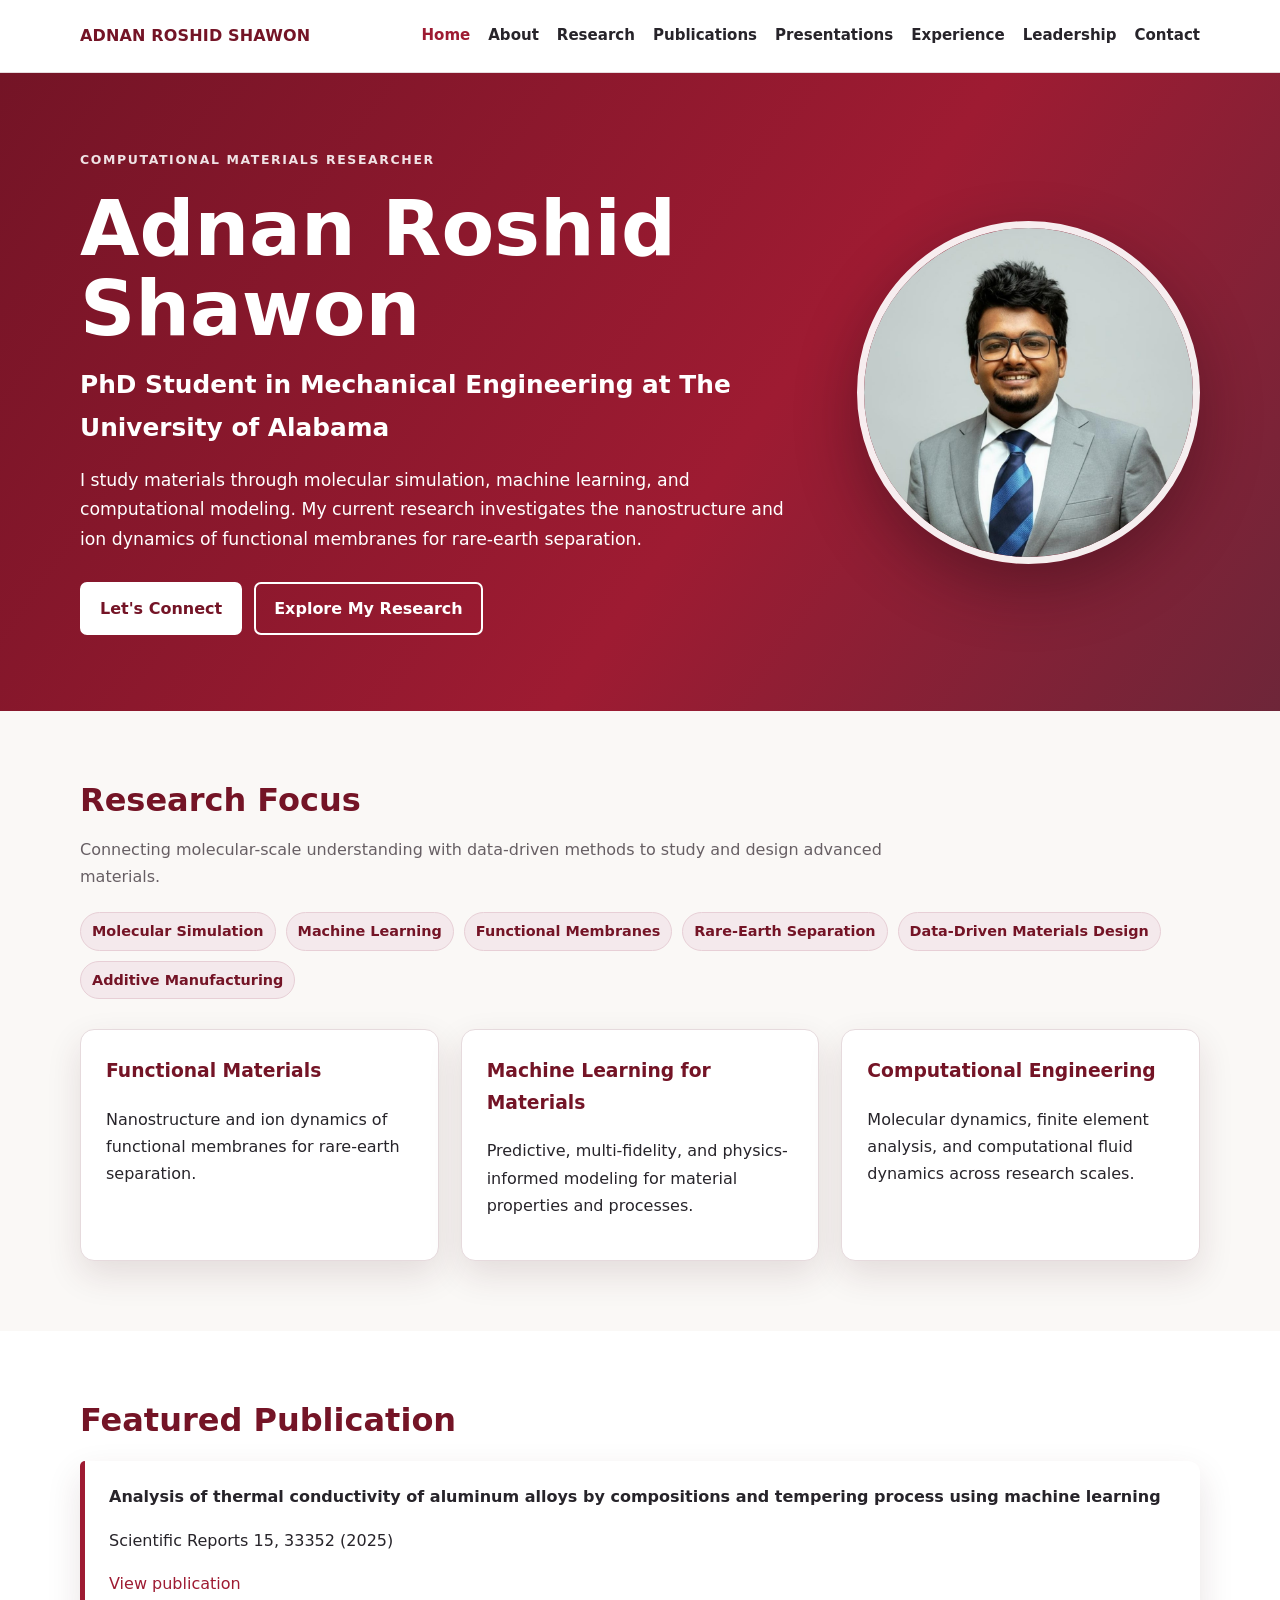
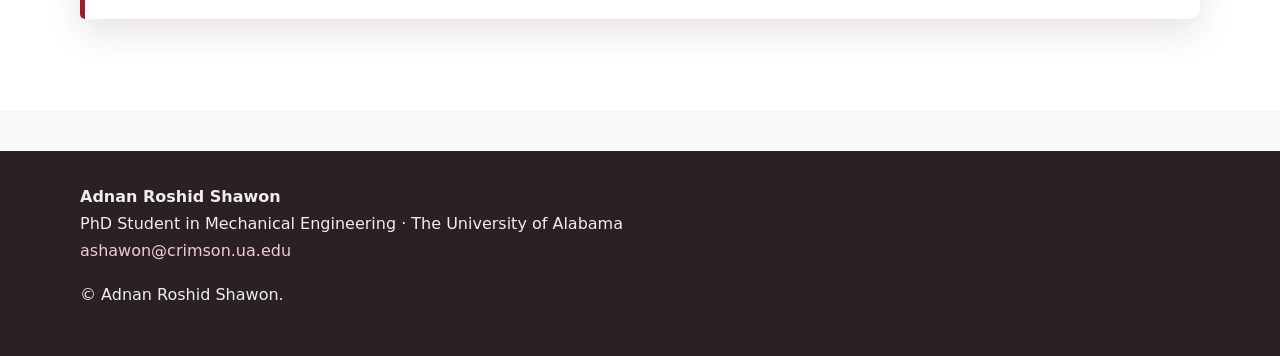
==== index.html @ 94312cce "Launch professional academic website Launch professional academic website" ====
<!doctype html><html lang="en"><head><meta charset="utf-8"><meta name="viewport" content="width=device-width,initial-scale=1"><meta name="description" content="Academic website of Adnan Roshid Shawon, a computational materials researcher and Mechanical Engineering PhD student at The University of Alabama."><title>Home | Adnan Roshid Shawon</title><link rel="stylesheet" href="assets/style.css"></head><body><header class="site-header"><div class="container nav"><a class="brand" href="index.html">ADNAN ROSHID SHAWON</a><nav class="nav-links" aria-label="Main navigation"><a class="active" href="index.html">Home</a><a class="" href="about.html">About</a><a class="" href="research.html">Research</a><a class="" href="publications.html">Publications</a><a class="" href="presentations.html">Presentations</a><a class="" href="experience.html">Experience</a><a class="" href="leadership.html">Leadership</a><a class="" href="contact.html">Contact</a></nav></div></header><main><section class="hero"><div class="container hero-grid"><div><div class="eyebrow">Computational Materials Researcher</div><h1>Adnan Roshid Shawon</h1><h2>PhD Student in Mechanical Engineering at The University of Alabama</h2><p>I study materials through molecular simulation, machine learning, and computational modeling. My current research investigates the nanostructure and ion dynamics of functional membranes for rare-earth separation.</p><div class="buttons"><a class="button" href="contact.html">Let's Connect</a><a class="button secondary" href="research.html">Explore My Research</a></div></div><img class="portrait" src="assets/profile.jpg" alt="Professional headshot of Adnan Roshid Shawon"></div></section><section><div class="container"><h2 class="section-title">Research Focus</h2><p class="lead">Connecting molecular-scale understanding with data-driven methods to study and design advanced materials.</p><div class="tag-list"><span class="tag">Molecular Simulation</span><span class="tag">Machine Learning</span><span class="tag">Functional Membranes</span><span class="tag">Rare-Earth Separation</span><span class="tag">Data-Driven Materials Design</span><span class="tag">Additive Manufacturing</span></div><div class="grid"><article class="card"><h3>Functional Materials</h3><p>Nanostructure and ion dynamics of functional membranes for rare-earth separation.</p></article><article class="card"><h3>Machine Learning for Materials</h3><p>Predictive, multi-fidelity, and physics-informed modeling for material properties and processes.</p></article><article class="card"><h3>Computational Engineering</h3><p>Molecular dynamics, finite element analysis, and computational fluid dynamics across research scales.</p></article></div></div></section><section style="background:white"><div class="container"><h2 class="section-title">Featured Publication</h2><div class="publication"><strong>Analysis of thermal conductivity of aluminum alloys by compositions and tempering process using machine learning</strong><p>Scientific Reports 15, 33352 (2025)</p><a href="https://doi.org/10.1038/s41598-025-15868-y">View publication</a></div></div></section></main><footer><div class="container"><strong>Adnan Roshid Shawon</strong><br>PhD Student in Mechanical Engineering · The University of Alabama<br><a href="mailto:ashawon@crimson.ua.edu">ashawon@crimson.ua.edu</a><p>© <span id="year"></span> Adnan Roshid Shawon.</p></div></footer><script src="assets/site.js"></script></body></html>
---- assets/style.css ----
:root{--crimson:#9e1b32;--deep:#741426;--burgundy:#6e2639;--ink:#27242a;--muted:#675f64;--paper:#faf8f6;--rose:#f4e9ec;--white:#fff;--line:#e6dadd;--shadow:0 14px 35px rgba(65,22,34,.12)}
*{box-sizing:border-box}html{scroll-behavior:smooth}body{margin:0;font-family:Inter,ui-sans-serif,system-ui,-apple-system,"Segoe UI",sans-serif;color:var(--ink);background:var(--paper);line-height:1.7}a{color:var(--crimson);text-decoration:none}a:hover{text-decoration:underline}.container{width:min(1120px,92%);margin:auto}.site-header{position:sticky;top:0;z-index:10;background:rgba(255,255,255,.96);backdrop-filter:blur(12px);border-bottom:1px solid var(--line)}.nav{display:flex;align-items:center;justify-content:space-between;min-height:72px;gap:24px}.brand{font-weight:800;color:var(--deep);letter-spacing:.01em}.nav-links{display:flex;flex-wrap:wrap;gap:18px;font-size:.94rem}.nav-links a{color:var(--ink);font-weight:650}.nav-links a:hover,.nav-links a.active{color:var(--crimson);text-decoration:none}.hero{background:linear-gradient(125deg,var(--deep),var(--crimson) 58%,var(--burgundy));color:white;padding:76px 0}.hero-grid{display:grid;grid-template-columns:1.35fr .65fr;align-items:center;gap:64px}.eyebrow{text-transform:uppercase;letter-spacing:.13em;font-size:.78rem;font-weight:800;opacity:.88}.hero h1{font-size:clamp(2.5rem,6vw,4.8rem);line-height:1.04;margin:.25em 0 .2em}.hero h2{font-size:clamp(1.15rem,2.4vw,1.55rem);font-weight:550;margin:0 0 1rem}.hero p{font-size:1.08rem;max-width:720px}.portrait{width:min(100%,390px);aspect-ratio:1/1;object-fit:cover;object-position:center 24%;border-radius:50%;border:7px solid rgba(255,255,255,.92);box-shadow:0 24px 60px rgba(37,10,18,.38)}.buttons{display:flex;flex-wrap:wrap;gap:12px;margin-top:28px}.button{display:inline-block;padding:11px 18px;border-radius:7px;background:white;color:var(--deep);font-weight:800;border:2px solid white}.button.secondary{background:transparent;color:white}.button:hover{text-decoration:none;transform:translateY(-1px)}section{padding:70px 0}.section-title{font-size:2rem;line-height:1.2;margin:0 0 12px;color:var(--deep)}.lead{color:var(--muted);max-width:850px}.grid{display:grid;grid-template-columns:repeat(3,1fr);gap:22px;margin-top:30px}.card{background:white;border:1px solid var(--line);border-radius:14px;padding:25px;box-shadow:var(--shadow)}.card h3{color:var(--deep);margin-top:0}.tag-list{display:flex;flex-wrap:wrap;gap:10px;margin:22px 0}.tag{background:var(--rose);color:var(--deep);border:1px solid #e7cfd6;padding:6px 11px;border-radius:999px;font-size:.9rem;font-weight:700}.page-hero{padding:54px 0 38px;background:linear-gradient(120deg,var(--rose),white);border-bottom:1px solid var(--line)}.page-hero h1{font-size:clamp(2.25rem,5vw,3.6rem);color:var(--deep);margin:.15em 0}.timeline{border-left:3px solid var(--crimson);margin:32px 0 0 10px;padding-left:30px}.entry{position:relative;margin-bottom:34px}.entry:before{content:"";position:absolute;left:-39px;top:8px;width:15px;height:15px;border-radius:50%;background:var(--crimson);border:3px solid white;box-shadow:0 0 0 1px var(--crimson)}.entry h3{margin:0;color:var(--deep)}.meta{font-weight:700;color:var(--muted);margin:.2rem 0}.publication{background:white;border-left:5px solid var(--crimson);padding:22px 24px;margin:22px 0;border-radius:5px 12px 12px 5px;box-shadow:var(--shadow)}.contact-grid{display:grid;grid-template-columns:1fr 1fr;gap:26px}.contact-list{list-style:none;padding:0}.contact-list li{padding:8px 0;border-bottom:1px solid var(--line)}footer{background:#2b2024;color:#eee;padding:32px 0;margin-top:40px}footer a{color:#f2cbd4}.small{font-size:.9rem;color:var(--muted)}@media(max-width:800px){.nav{align-items:flex-start;padding:15px 0;flex-direction:column}.nav-links{gap:10px 16px}.hero-grid,.contact-grid{grid-template-columns:1fr}.hero{text-align:center;padding:52px 0}.hero p{margin-left:auto;margin-right:auto}.buttons{justify-content:center}.portrait{max-width:290px;grid-row:1}.grid{grid-template-columns:1fr}section{padding:52px 0}}
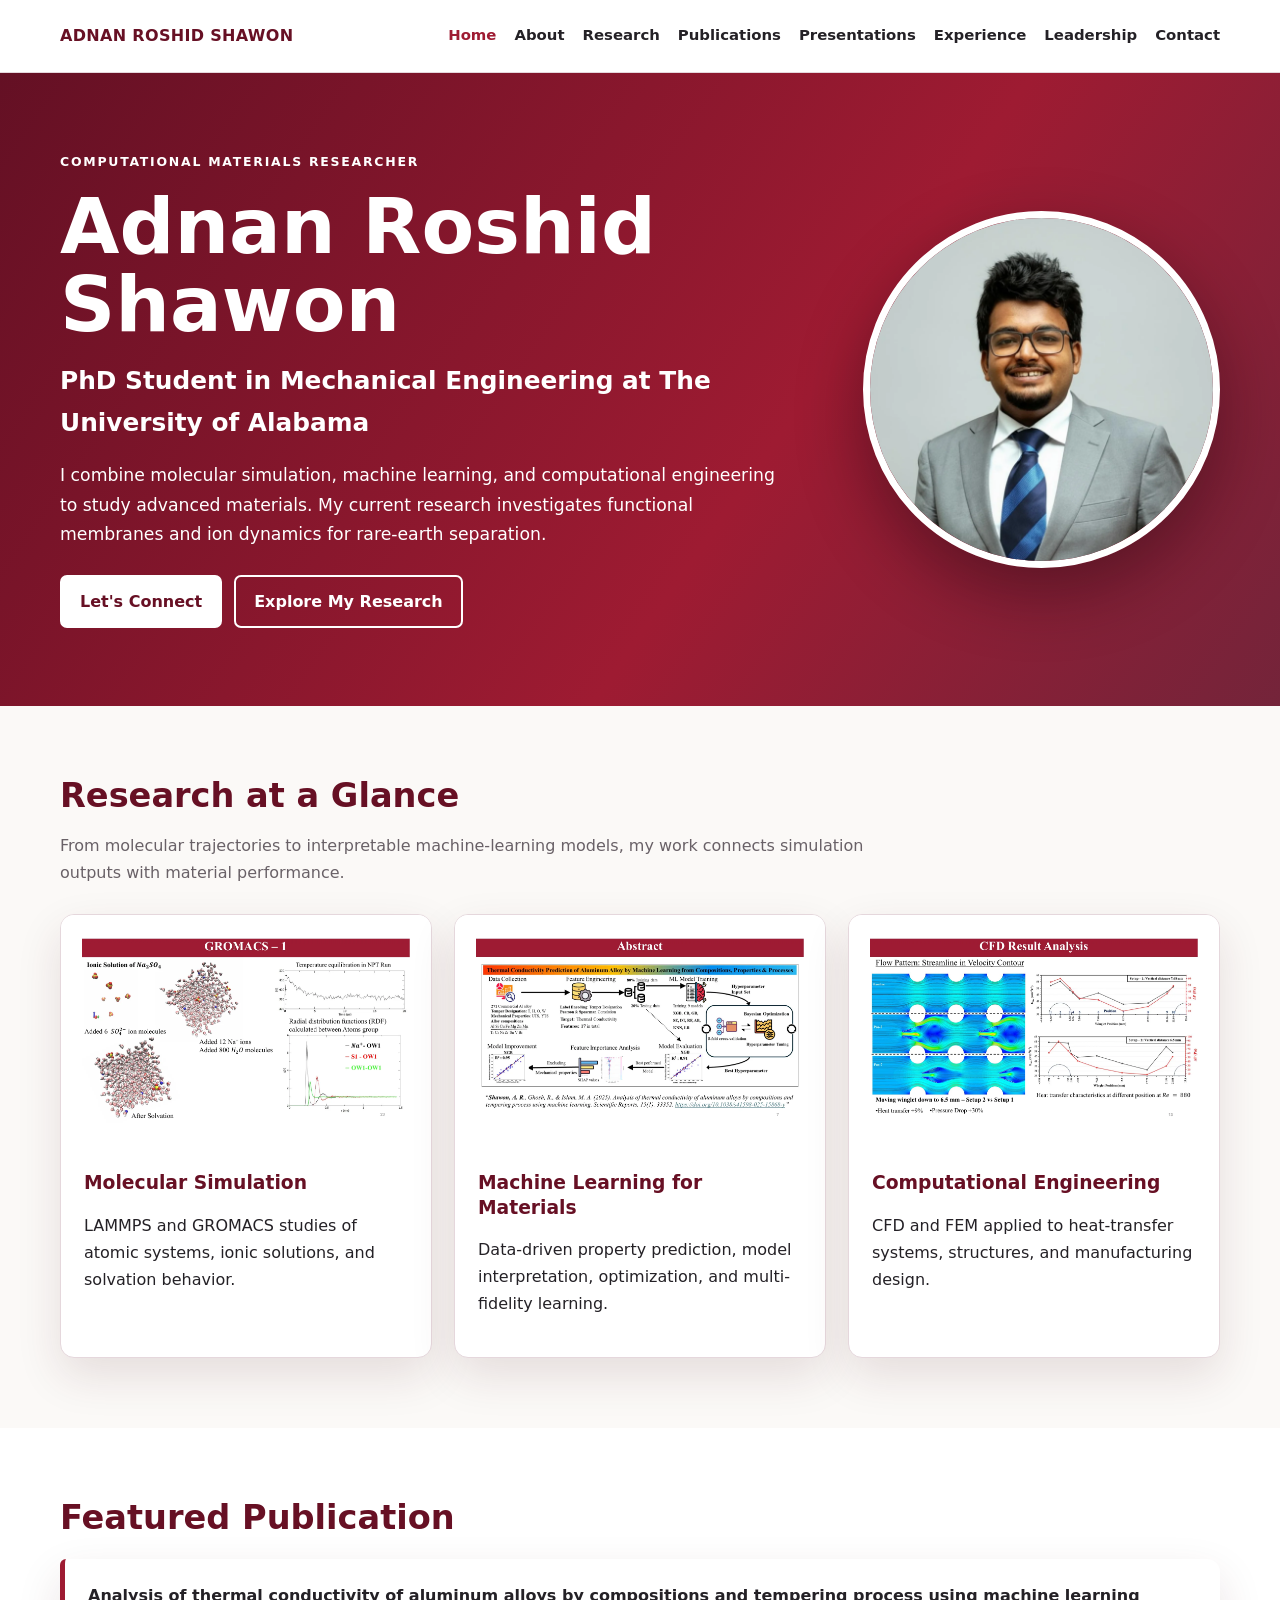
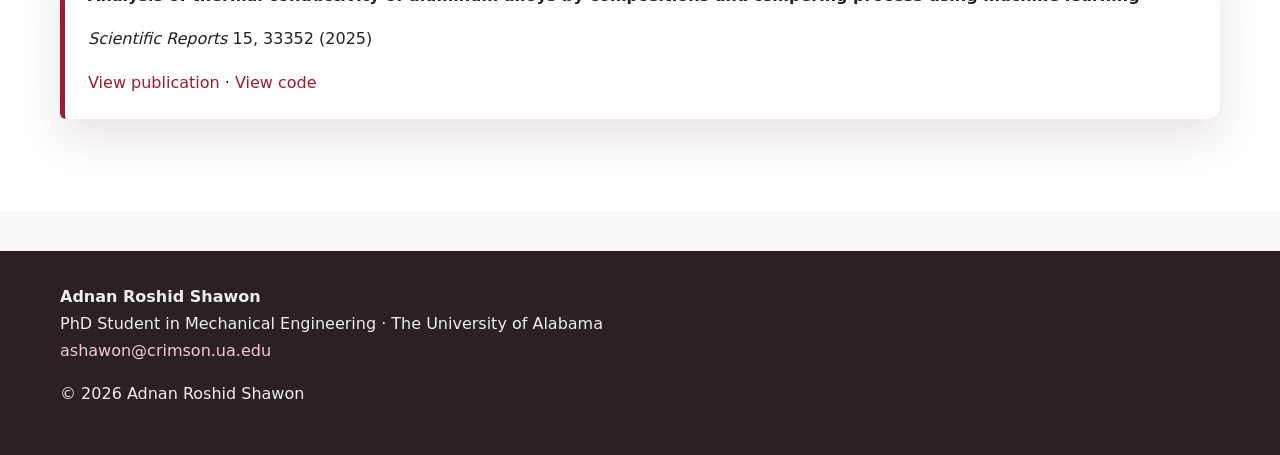
==== commit 7e8eec70: "With more contents" ====
--- a/index.html
+++ b/index.html
@@ -1 +1 @@
-<!doctype html><html lang="en"><head><meta charset="utf-8"><meta name="viewport" content="width=device-width,initial-scale=1"><meta name="description" content="Academic website of Adnan Roshid Shawon, a computational materials researcher and Mechanical Engineering PhD student at The University of Alabama."><title>Home | Adnan Roshid Shawon</title><link rel="stylesheet" href="assets/style.css"></head><body><header class="site-header"><div class="container nav"><a class="brand" href="index.html">ADNAN ROSHID SHAWON</a><nav class="nav-links" aria-label="Main navigation"><a class="active" href="index.html">Home</a><a class="" href="about.html">About</a><a class="" href="research.html">Research</a><a class="" href="publications.html">Publications</a><a class="" href="presentations.html">Presentations</a><a class="" href="experience.html">Experience</a><a class="" href="leadership.html">Leadership</a><a class="" href="contact.html">Contact</a></nav></div></header><main><section class="hero"><div class="container hero-grid"><div><div class="eyebrow">Computational Materials Researcher</div><h1>Adnan Roshid Shawon</h1><h2>PhD Student in Mechanical Engineering at The University of Alabama</h2><p>I study materials through molecular simulation, machine learning, and computational modeling. My current research investigates the nanostructure and ion dynamics of functional membranes for rare-earth separation.</p><div class="buttons"><a class="button" href="contact.html">Let's Connect</a><a class="button secondary" href="research.html">Explore My Research</a></div></div><img class="portrait" src="assets/profile.jpg" alt="Professional headshot of Adnan Roshid Shawon"></div></section><section><div class="container"><h2 class="section-title">Research Focus</h2><p class="lead">Connecting molecular-scale understanding with data-driven methods to study and design advanced materials.</p><div class="tag-list"><span class="tag">Molecular Simulation</span><span class="tag">Machine Learning</span><span class="tag">Functional Membranes</span><span class="tag">Rare-Earth Separation</span><span class="tag">Data-Driven Materials Design</span><span class="tag">Additive Manufacturing</span></div><div class="grid"><article class="card"><h3>Functional Materials</h3><p>Nanostructure and ion dynamics of functional membranes for rare-earth separation.</p></article><article class="card"><h3>Machine Learning for Materials</h3><p>Predictive, multi-fidelity, and physics-informed modeling for material properties and processes.</p></article><article class="card"><h3>Computational Engineering</h3><p>Molecular dynamics, finite element analysis, and computational fluid dynamics across research scales.</p></article></div></div></section><section style="background:white"><div class="container"><h2 class="section-title">Featured Publication</h2><div class="publication"><strong>Analysis of thermal conductivity of aluminum alloys by compositions and tempering process using machine learning</strong><p>Scientific Reports 15, 33352 (2025)</p><a href="https://doi.org/10.1038/s41598-025-15868-y">View publication</a></div></div></section></main><footer><div class="container"><strong>Adnan Roshid Shawon</strong><br>PhD Student in Mechanical Engineering · The University of Alabama<br><a href="mailto:ashawon@crimson.ua.edu">ashawon@crimson.ua.edu</a><p>© <span id="year"></span> Adnan Roshid Shawon.</p></div></footer><script src="assets/site.js"></script></body></html>+<!doctype html><html lang="en"><head><meta charset="utf-8"><meta name="viewport" content="width=device-width,initial-scale=1"><meta name="description" content="Academic website of Adnan Roshid Shawon, computational materials researcher and PhD student at The University of Alabama."><title>Home | Adnan Roshid Shawon</title><link rel="stylesheet" href="assets/css/style.css"></head><body><header class="header"><div class="wrap nav"><a class="brand" href="index.html">ADNAN ROSHID SHAWON</a><nav class="links"><a class="active" href="index.html">Home</a><a class="" href="about.html">About</a><a class="" href="research.html">Research</a><a class="" href="publications.html">Publications</a><a class="" href="presentations.html">Presentations</a><a class="" href="experience.html">Experience</a><a class="" href="leadership.html">Leadership</a><a class="" href="contact.html">Contact</a></nav></div></header><main><section class="hero"><div class="wrap hero-grid"><div><div class="kicker">Computational Materials Researcher</div><h1>Adnan Roshid Shawon</h1><h2>PhD Student in Mechanical Engineering at The University of Alabama</h2><p>I combine molecular simulation, machine learning, and computational engineering to study advanced materials. My current research investigates functional membranes and ion dynamics for rare-earth separation.</p><div class="actions"><a class="btn" href="contact.html">Let's Connect</a><a class="btn alt" href="research.html">Explore My Research</a></div></div><img class="portrait" src="assets/images/profile/profile.webp" alt="Professional portrait of Adnan Roshid Shawon"></div></section><section><div class="wrap"><h2 class="title">Research at a Glance</h2><p class="lead">From molecular trajectories to interpretable machine-learning models, my work connects simulation outputs with material performance.</p><div class="grid"><article class="card"><img class="visual contain" src="assets/images/research/gromacs-ionic.webp" alt="GROMACS ionic solution simulation and radial distribution analysis"><div class="card-body"><h3>Molecular Simulation</h3><p>LAMMPS and GROMACS studies of atomic systems, ionic solutions, and solvation behavior.</p></div></article><article class="card"><img class="visual contain" src="assets/images/research/ml-workflow.webp" alt="Machine-learning workflow for aluminum-alloy thermal conductivity"><div class="card-body"><h3>Machine Learning for Materials</h3><p>Data-driven property prediction, model interpretation, optimization, and multi-fidelity learning.</p></div></article><article class="card"><img class="visual contain" src="assets/images/research/cfd-results.webp" alt="CFD velocity contours and heat-transfer analysis"><div class="card-body"><h3>Computational Engineering</h3><p>CFD and FEM applied to heat-transfer systems, structures, and manufacturing design.</p></div></article></div></div></section><section style="background:white"><div class="wrap"><h2 class="title">Featured Publication</h2><div class="pub"><strong>Analysis of thermal conductivity of aluminum alloys by compositions and tempering process using machine learning</strong><p><em>Scientific Reports</em> 15, 33352 (2025)</p><a href="https://doi.org/10.1038/s41598-025-15868-y">View publication</a> · <a href="https://github.com/adnan-roshid/Al-Alloy-ML">View code</a></div></div></section></main><footer><div class="wrap"><strong>Adnan Roshid Shawon</strong><br>PhD Student in Mechanical Engineering · The University of Alabama<br><a href="mailto:ashawon@crimson.ua.edu">ashawon@crimson.ua.edu</a><p>© <span id="year"></span> Adnan Roshid Shawon</p></div></footer><script src="assets/js/site.js"></script></body></html>
--- a/assets/css/style.css
+++ b/assets/css/style.css
@@ -0,0 +1 @@
+:root{--crimson:#9e1b32;--deep:#671024;--wine:#7e293d;--rose:#f5e8ec;--paper:#fbf9f7;--white:#fff;--ink:#242126;--muted:#696167;--line:#e5d7dc;--shadow:0 18px 45px rgba(71,24,37,.12)}*{box-sizing:border-box}html{scroll-behavior:smooth}body{margin:0;font-family:Inter,ui-sans-serif,system-ui,-apple-system,"Segoe UI",sans-serif;color:var(--ink);background:var(--paper);line-height:1.7}img{max-width:100%;display:block}a{color:var(--crimson);text-decoration:none}a:hover{text-decoration:underline}.wrap{width:min(1160px,92%);margin:auto}.header{position:sticky;top:0;z-index:20;background:rgba(255,255,255,.96);border-bottom:1px solid var(--line);backdrop-filter:blur(12px)}.nav{min-height:72px;display:flex;justify-content:space-between;align-items:center;gap:22px}.brand{font-weight:900;color:var(--deep);letter-spacing:.02em}.links{display:flex;gap:14px 18px;flex-wrap:wrap;font-size:.93rem}.links a{color:var(--ink);font-weight:700}.links a.active,.links a:hover{color:var(--crimson);text-decoration:none}.hero{background:linear-gradient(125deg,#641024 0%,#9e1b32 60%,#74243a 100%);color:white;padding:78px 0}.hero-grid{display:grid;grid-template-columns:1.35fr .65fr;gap:60px;align-items:center}.kicker{text-transform:uppercase;letter-spacing:.14em;font-weight:850;font-size:.78rem}.hero h1{font-size:clamp(2.7rem,6vw,4.9rem);line-height:1.02;margin:.2em 0}.hero h2{font-size:clamp(1.1rem,2.4vw,1.55rem);font-weight:550;margin:0}.hero p{font-size:1.08rem;max-width:720px}.portrait{width:min(390px,100%);aspect-ratio:1;object-fit:cover;object-position:center 25%;border-radius:50%;border:7px solid white;box-shadow:0 25px 65px rgba(28,5,12,.4)}.actions{display:flex;gap:12px;flex-wrap:wrap;margin-top:26px}.btn{padding:11px 18px;border:2px solid white;border-radius:7px;background:white;color:var(--deep);font-weight:850}.btn.alt{background:transparent;color:white}.btn:hover{text-decoration:none;transform:translateY(-1px)}section{padding:70px 0}.title{font-size:2.1rem;color:var(--deep);line-height:1.18;margin:0 0 12px}.lead{max-width:860px;color:var(--muted)}.grid{display:grid;grid-template-columns:repeat(3,1fr);gap:22px;margin-top:28px}.card{background:white;border:1px solid var(--line);border-radius:14px;box-shadow:var(--shadow);overflow:hidden}.card-body{padding:23px}.card h3{margin:.1rem 0 .5rem;color:var(--deep);line-height:1.3}.visual{aspect-ratio:16/10;object-fit:cover;background:#eee}.visual.contain{object-fit:contain;background:white}.tags{display:flex;flex-wrap:wrap;gap:9px;margin-top:20px}.tag{padding:5px 11px;border-radius:99px;background:var(--rose);border:1px solid #e6cbd3;color:var(--deep);font-size:.88rem;font-weight:750}.page-head{padding:54px 0 40px;background:linear-gradient(120deg,var(--rose),white);border-bottom:1px solid var(--line)}.page-head h1{font-size:clamp(2.3rem,5vw,3.7rem);color:var(--deep);margin:.1em 0}.feature{display:grid;grid-template-columns:1fr 1fr;gap:32px;align-items:center;margin:25px 0 55px}.feature:nth-child(even) .feature-media{order:2}.feature-media img{border-radius:13px;box-shadow:var(--shadow);border:1px solid var(--line)}figcaption{font-size:.87rem;color:var(--muted);margin-top:8px}.timeline{border-left:3px solid var(--crimson);padding-left:30px;margin:30px 0 0 10px}.entry{position:relative;margin-bottom:36px}.entry:before{content:"";position:absolute;width:15px;height:15px;border-radius:50%;left:-39px;top:8px;background:var(--crimson);border:3px solid white;box-shadow:0 0 0 1px var(--crimson)}.entry h3{margin:0;color:var(--deep)}.meta{color:var(--muted);font-weight:750}.pub{background:white;border-left:5px solid var(--crimson);border-radius:6px 13px 13px 6px;padding:23px;margin:22px 0;box-shadow:var(--shadow)}.gallery{display:grid;grid-template-columns:repeat(3,1fr);gap:16px;margin-top:26px}.gallery figure{margin:0;background:white;padding:9px;border:1px solid var(--line);border-radius:12px}.gallery img{width:100%;aspect-ratio:4/3;object-fit:cover;border-radius:8px}.contact{display:grid;grid-template-columns:1fr 1fr;gap:28px}.list{list-style:none;padding:0}.list li{padding:9px 0;border-bottom:1px solid var(--line)}footer{background:#2b2024;color:#eee;padding:32px 0;margin-top:40px}footer a{color:#f4cbd4}.note{padding:15px 18px;border-left:4px solid var(--crimson);background:var(--rose);border-radius:5px}.small{font-size:.88rem;color:var(--muted)}@media(max-width:850px){.nav{align-items:flex-start;flex-direction:column;padding:14px 0}.hero-grid,.feature,.contact{grid-template-columns:1fr}.hero{text-align:center;padding:52px 0}.portrait{max-width:290px;margin:auto;grid-row:1}.actions{justify-content:center}.grid,.gallery{grid-template-columns:1fr}.feature:nth-child(even) .feature-media{order:0}section{padding:52px 0}}
